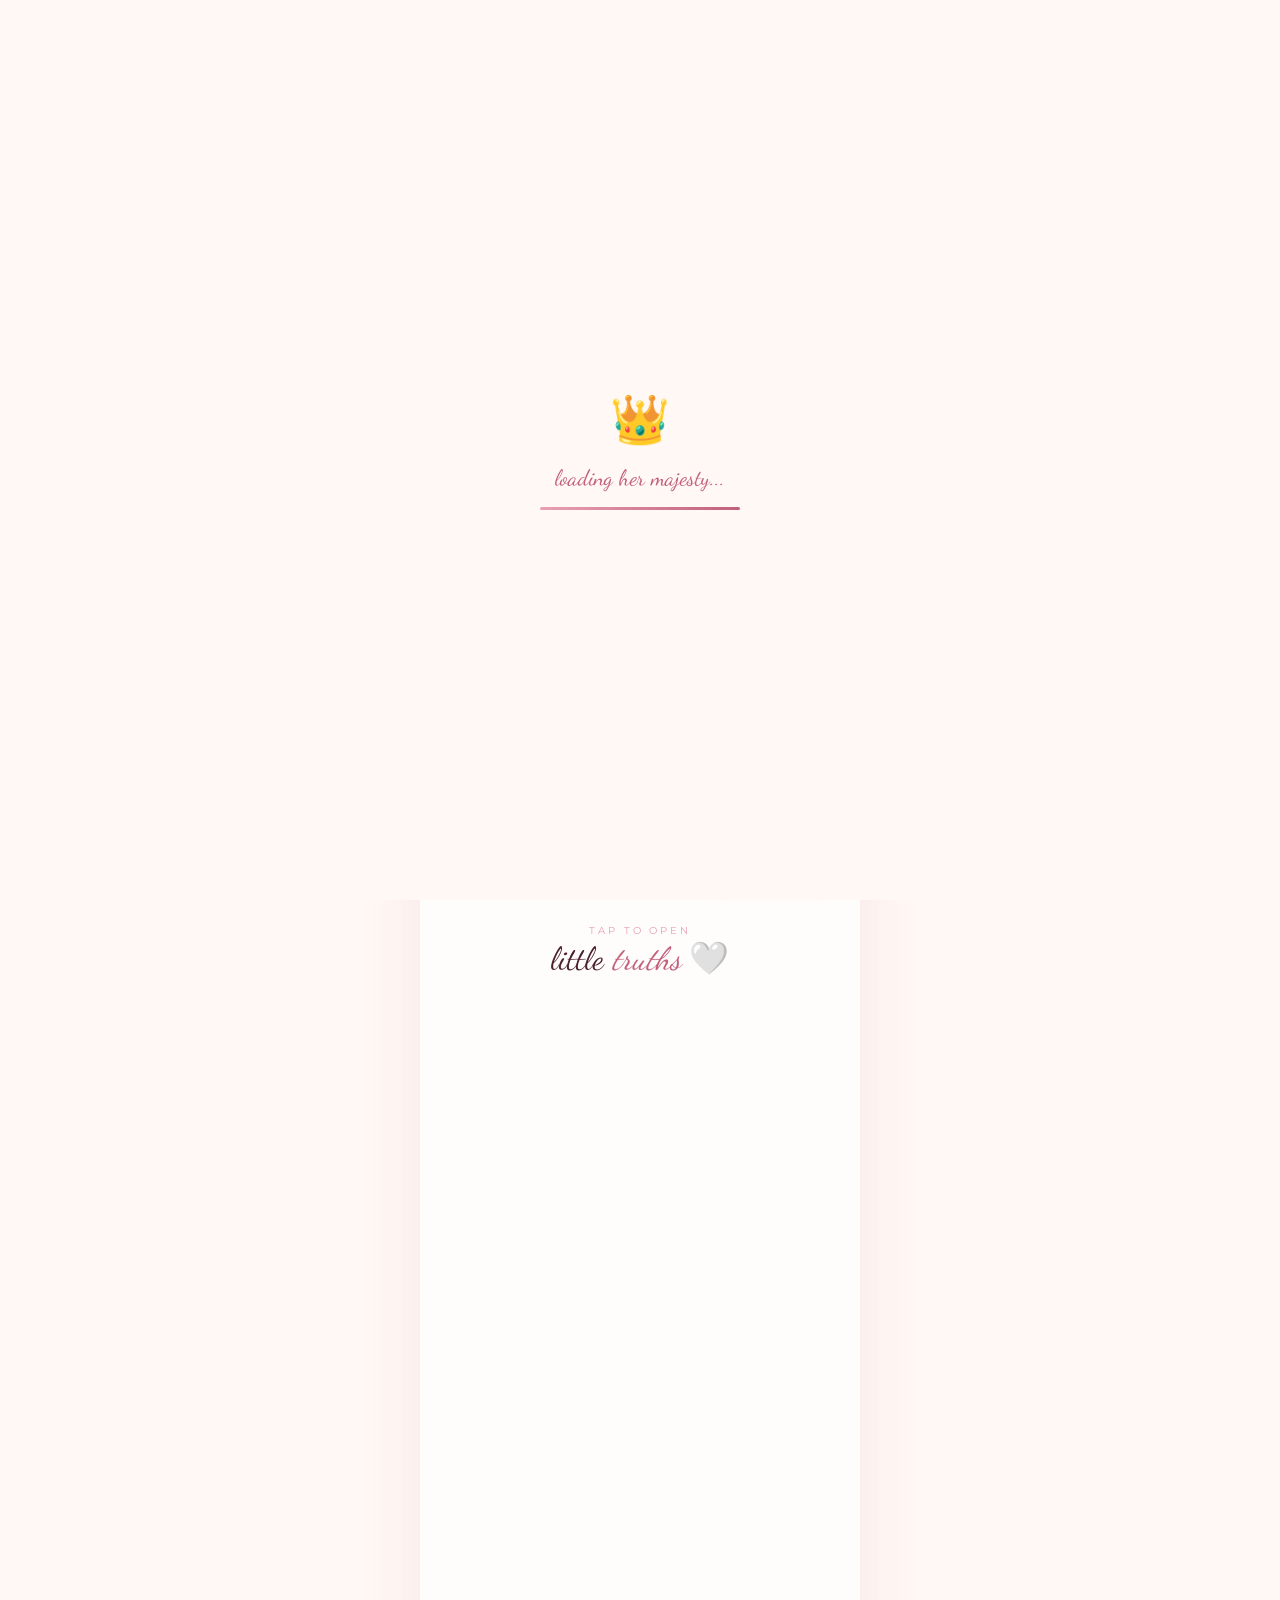
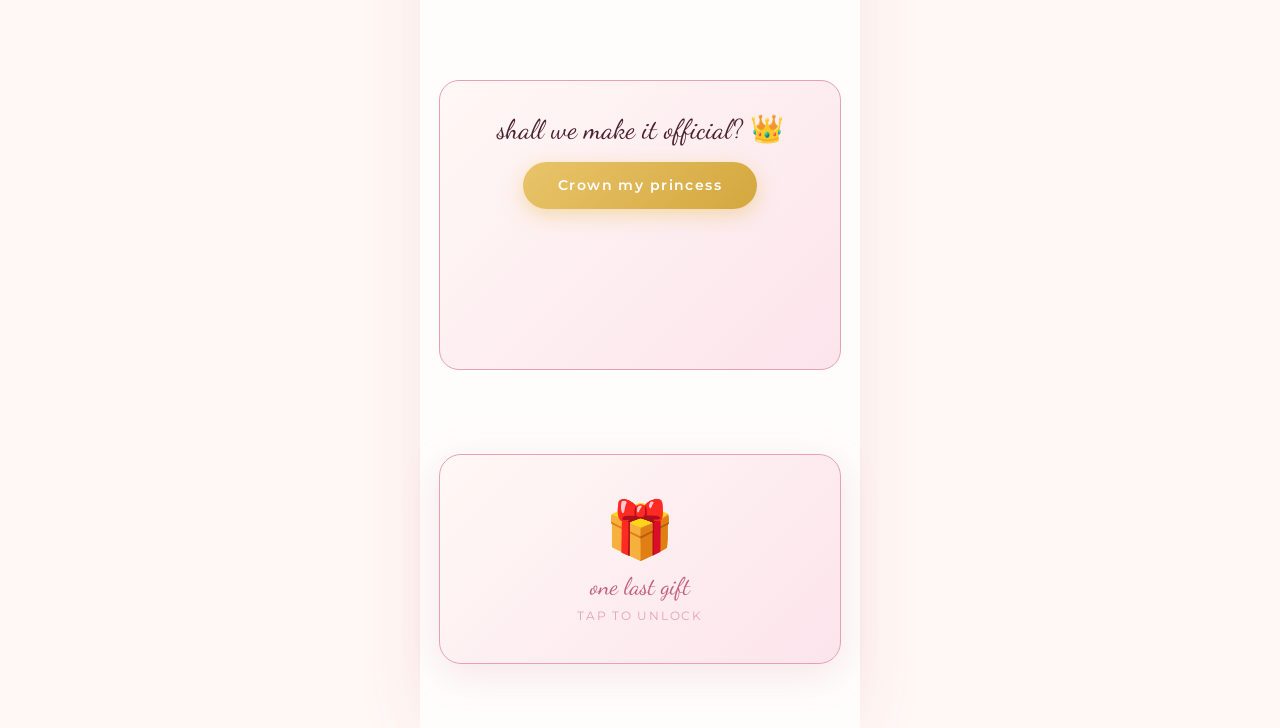
==== index.html @ b52a7a07 "Add Princess Day website (Instagram-style), images folder and setup guide" ====
<!DOCTYPE html>
<html lang="en">
<head>
<meta charset="UTF-8">
<meta name="viewport" content="width=device-width, initial-scale=1.0">
<title>princess 👑</title>
<link href="https://fonts.googleapis.com/css2?family=Cormorant+Garamond:ital,wght@0,400;1,400&family=Dancing+Script:wght@400;700&family=Montserrat:wght@300;400;500;600&display=swap" rel="stylesheet">
<style>
*{margin:0;padding:0;box-sizing:border-box;}
:root{
  --rose:#e8a0b4;--deeprose:#c2607a;--blush:#fce4ec;
  --cream:#fff8f5;--text:#4a2030;--soft:#8a5060;--gold:#e9c46a;
}
html{scroll-behavior:smooth;}
body{background:var(--cream);font-family:'Montserrat',sans-serif;color:var(--text);overflow-x:hidden;-webkit-tap-highlight-color:transparent;}
::-webkit-scrollbar{width:4px;}
::-webkit-scrollbar-thumb{background:var(--rose);border-radius:10px;}
img{user-select:none;-webkit-user-drag:none;}

/* ===== LOADER ===== */
#loader{position:fixed;inset:0;background:var(--cream);z-index:9999;display:flex;flex-direction:column;align-items:center;justify-content:center;gap:1rem;transition:opacity .7s ease;}
#loader.gone{opacity:0;pointer-events:none;}
.loader-crown{font-size:3rem;animation:lPulse .9s ease infinite;}
@keyframes lPulse{0%,100%{transform:scale(1) rotate(-6deg);}50%{transform:scale(1.25) rotate(6deg);}}
.loader-text{font-family:'Dancing Script',cursive;font-size:1.4rem;color:var(--deeprose);}
.loader-bar{width:200px;height:3px;background:var(--blush);border-radius:10px;overflow:hidden;}
.loader-fill{height:100%;background:linear-gradient(90deg,var(--rose),var(--deeprose));animation:lFill 1.8s ease forwards;}
@keyframes lFill{from{width:0;}to{width:100%;}}

/* ===== PHONE FRAME ===== */
.app{max-width:440px;margin:0 auto;min-height:100vh;background:#fffdfc;position:relative;box-shadow:0 0 60px rgba(194,96,122,.12);}

/* ===== STORY BAR (top progress) ===== */
#storybars{position:sticky;top:0;z-index:60;display:flex;gap:4px;padding:10px 12px 6px;background:linear-gradient(180deg,#fffdfc 70%,transparent);}
.sb{flex:1;height:3px;border-radius:10px;background:rgba(194,96,122,.2);overflow:hidden;}
.sb i{display:block;height:100%;width:0;background:var(--deeprose);border-radius:10px;}

/* ===== PROFILE HEADER ===== */
.topbar{display:flex;align-items:center;justify-content:space-between;padding:4px 14px 10px;}
.topbar .uname{font-family:'Dancing Script',cursive;font-size:1.5rem;color:var(--deeprose);display:flex;align-items:center;gap:.3rem;}
.topbar .dots{font-size:1.2rem;color:var(--soft);letter-spacing:2px;cursor:pointer;}

.profile{display:flex;align-items:center;gap:1.3rem;padding:.4rem 1.2rem 1rem;}
.pavatar{width:86px;height:86px;border-radius:50%;padding:3px;background:linear-gradient(45deg,var(--gold),var(--deeprose),var(--rose),var(--gold));flex-shrink:0;}
.pavatar img,.pavatar .ph{width:100%;height:100%;border-radius:50%;object-fit:cover;border:3px solid #fffdfc;background:var(--blush);display:flex;align-items:center;justify-content:center;font-size:2rem;}
.pstats{flex:1;display:flex;justify-content:space-around;text-align:center;}
.pstats b{display:block;font-size:1.05rem;color:var(--text);}
.pstats span{font-size:.7rem;color:var(--soft);}
.pbio{padding:0 1.2rem 1rem;}
.pbio .realname{font-weight:600;font-size:.9rem;}
.pbio .line{font-size:.82rem;color:var(--soft);line-height:1.5;margin-top:.2rem;}
.pbio .tag{color:var(--deeprose);}

.pbtns{display:flex;gap:.5rem;padding:0 1.2rem 1rem;}
.pbtn{flex:1;border:none;border-radius:10px;padding:.55rem;font-family:'Montserrat';font-size:.8rem;font-weight:600;cursor:pointer;transition:all .25s;}
.pbtn.follow{background:var(--deeprose);color:#fff;}
.pbtn.follow.on{background:var(--blush);color:var(--deeprose);}
.pbtn.msg{background:var(--blush);color:var(--deeprose);}
.pbtn:active{transform:scale(.96);}

/* ===== STORY HIGHLIGHTS ===== */
.highlights{display:flex;gap:1rem;overflow-x:auto;padding:.3rem 1.2rem 1.2rem;scrollbar-width:none;}
.highlights::-webkit-scrollbar{display:none;}
.hl{flex-shrink:0;text-align:center;cursor:pointer;}
.hl .ring{width:62px;height:62px;border-radius:50%;padding:2px;background:linear-gradient(45deg,var(--rose),var(--deeprose));}
.hl .ring .in{width:100%;height:100%;border-radius:50%;background:var(--blush);border:2px solid #fffdfc;display:flex;align-items:center;justify-content:center;font-size:1.5rem;}
.hl span{display:block;font-size:.65rem;color:var(--soft);margin-top:.3rem;}
.hl:active .ring{transform:scale(.93);}

/* ===== TABS ===== */
.tabs{display:flex;border-top:1px solid var(--blush);}
.tab{flex:1;text-align:center;padding:.7rem;font-size:1.1rem;color:var(--soft);border-bottom:2px solid transparent;cursor:pointer;}
.tab.on{color:var(--deeprose);border-bottom-color:var(--deeprose);}

/* ===== POST GRID ===== */
.grid{display:grid;grid-template-columns:repeat(3,1fr);gap:3px;padding:3px;}
.cell{position:relative;aspect-ratio:1;background:var(--blush);overflow:hidden;cursor:pointer;display:flex;align-items:center;justify-content:center;font-size:1.8rem;}
.cell img{width:100%;height:100%;object-fit:cover;transition:transform .4s ease;}
.cell:hover img{transform:scale(1.07);}
.cell .ov{position:absolute;inset:0;background:rgba(194,96,122,.35);display:flex;align-items:center;justify-content:center;gap:.8rem;color:#fff;font-weight:600;opacity:0;transition:opacity .3s;font-size:.85rem;}
.cell:hover .ov{opacity:1;}
.cell .pin{position:absolute;top:5px;right:5px;font-size:.8rem;filter:drop-shadow(0 1px 2px rgba(0,0,0,.3));}

/* ===== POST MODAL ===== */
#modal{position:fixed;inset:0;z-index:200;background:rgba(74,32,48,.55);backdrop-filter:blur(6px);display:none;align-items:center;justify-content:center;padding:1rem;}
#modal.open{display:flex;}
.post{max-width:400px;width:100%;background:#fffdfc;border-radius:16px;overflow:hidden;box-shadow:0 20px 60px rgba(194,96,122,.3);animation:popIn .35s ease;}
@keyframes popIn{from{opacity:0;transform:scale(.9) translateY(20px);}to{opacity:1;transform:none;}}
.post-head{display:flex;align-items:center;gap:.6rem;padding:.7rem .9rem;}
.post-head .av{width:34px;height:34px;border-radius:50%;background:linear-gradient(45deg,var(--rose),var(--deeprose));display:flex;align-items:center;justify-content:center;color:#fff;font-size:1rem;flex-shrink:0;}
.post-head .nm{font-size:.82rem;font-weight:600;flex:1;}
.post-head .x{font-size:1.3rem;color:var(--soft);cursor:pointer;line-height:1;}
.post-img{width:100%;aspect-ratio:1;background:var(--blush);object-fit:cover;display:flex;align-items:center;justify-content:center;font-size:3rem;}
.post-img img{width:100%;height:100%;object-fit:cover;}
.post-act{display:flex;gap:1rem;padding:.7rem .9rem .2rem;font-size:1.4rem;}
.post-act .heart{cursor:pointer;transition:transform .2s;}
.post-act .heart:active{transform:scale(1.4);}
.post-likes{padding:0 .9rem;font-size:.8rem;font-weight:600;}
.post-cap{padding:.3rem .9rem .9rem;font-size:.84rem;line-height:1.6;}
.post-cap b{color:var(--deeprose);}

/* ===== HEART BURST on double tap ===== */
.burst{position:absolute;left:50%;top:50%;transform:translate(-50%,-50%) scale(0);font-size:5rem;pointer-events:none;color:#fff;animation:burst .8s ease forwards;}
@keyframes burst{0%{transform:translate(-50%,-50%) scale(0);opacity:0;}15%{transform:translate(-50%,-50%) scale(1.2);opacity:1;}30%{transform:translate(-50%,-50%) scale(.95);}100%{transform:translate(-50%,-50%) scale(1.3);opacity:0;}}

/* ===== REELS / CAROUSEL SECTION ===== */
.section{padding:2.2rem 1.2rem;}
.slabel{font-size:.62rem;letter-spacing:.3em;text-transform:uppercase;color:var(--rose);text-align:center;}
.stitle{font-family:'Dancing Script',cursive;font-size:2rem;color:var(--text);text-align:center;margin:.2rem 0 1.4rem;}
.stitle em{color:var(--deeprose);}

/* ===== COMPLIMENT CARDS (tap to flip) ===== */
.reasons{display:grid;grid-template-columns:1fr 1fr;gap:.8rem;}
.rflip{aspect-ratio:1;perspective:800px;cursor:pointer;}
.rflip .inner{position:relative;width:100%;height:100%;transition:transform .6s;transform-style:preserve-3d;}
.rflip.flip .inner{transform:rotateY(180deg);}
.rface{position:absolute;inset:0;backface-visibility:hidden;border-radius:16px;display:flex;flex-direction:column;align-items:center;justify-content:center;text-align:center;padding:1rem;}
.rfront{background:linear-gradient(135deg,var(--blush),#fff);border:1px solid var(--rose);}
.rfront .e{font-size:2rem;}
.rfront .t{font-size:.7rem;letter-spacing:.1em;text-transform:uppercase;color:var(--deeprose);margin-top:.4rem;}
.rback{background:linear-gradient(135deg,var(--deeprose),#a84060);color:#fff;transform:rotateY(180deg);font-family:'Cormorant Garamond',serif;font-style:italic;font-size:1rem;line-height:1.4;}

/* ===== CROWN HER (interactive) ===== */
.crown-box{text-align:center;background:linear-gradient(135deg,#fff8f5,#fce4ec);border:1px solid var(--rose);border-radius:20px;padding:2rem 1.2rem;}
.crown-box .q{font-family:'Dancing Script',cursive;font-size:1.7rem;color:var(--text);margin-bottom:1rem;}
.crown-btn{background:linear-gradient(135deg,var(--gold),#d4a73e);color:#fff;border:none;border-radius:50px;padding:.9rem 2.2rem;font-family:'Montserrat';font-weight:600;font-size:.9rem;letter-spacing:.1em;cursor:pointer;box-shadow:0 6px 20px rgba(233,196,106,.5);transition:transform .2s;}
.crown-btn:active{transform:scale(.95);}
.crowned{margin-top:1.2rem;font-size:3rem;opacity:0;transform:scale(0);transition:all .5s cubic-bezier(.34,1.56,.64,1);}
.crowned.on{opacity:1;transform:scale(1);}
.crown-msg{font-family:'Cormorant Garamond',serif;font-style:italic;font-size:1.1rem;color:var(--deeprose);margin-top:.6rem;opacity:0;transition:opacity .6s .3s;}
.crown-msg.on{opacity:1;}

/* ===== FINAL LOCKED GIFT (10-month message goes here) ===== */
#gift{padding:3rem 1.2rem 4rem;text-align:center;}
.gift-box{background:linear-gradient(135deg,#fff8f5,#fce4ec,#fff8f5);background-size:200% 200%;animation:shimmer 6s ease infinite;border:1px solid var(--rose);border-radius:22px;padding:2.5rem 1.5rem;box-shadow:0 10px 40px rgba(194,96,122,.15);}
@keyframes shimmer{0%{background-position:0% 50%;}50%{background-position:100% 50%;}100%{background-position:0% 50%;}}
.gift-locked{cursor:pointer;}
.gift-lock-emoji{font-size:3.5rem;display:inline-block;animation:wiggle 1.6s ease infinite;}
@keyframes wiggle{0%,100%{transform:rotate(-8deg);}50%{transform:rotate(8deg);}}
.gift-hint{font-family:'Dancing Script',cursive;font-size:1.5rem;color:var(--deeprose);margin-top:.6rem;}
.gift-sub{font-size:.72rem;letter-spacing:.15em;color:var(--rose);text-transform:uppercase;margin-top:.5rem;}
.gift-reveal{display:none;}
.gift-reveal.on{display:block;animation:popIn .6s ease;}
/* photobooth strip — polaroid frame */
.pb-strip{background:#fff;padding:14px 14px 42px;border-radius:3px;box-shadow:0 14px 45px rgba(194,96,122,.3);display:inline-block;max-width:220px;width:100%;margin:0 auto 1.8rem;position:relative;transform:rotate(-2deg);transition:transform .4s ease;}
.pb-strip:hover{transform:rotate(0deg) scale(1.03);}
.pb-strip img{width:100%;display:block;border-radius:2px;}
.pb-ph{aspect-ratio:1/3;background:var(--blush);border-radius:2px;display:flex;flex-direction:column;align-items:center;justify-content:center;font-size:2.5rem;color:var(--deeprose);}
.pb-ph span{font-size:.6rem;letter-spacing:.1em;margin-top:.6rem;line-height:1.5;}
.pb-cap{position:absolute;bottom:12px;left:0;right:0;text-align:center;font-family:'Dancing Script',cursive;font-size:1rem;color:var(--soft);}
.gift-reveal .mtext{font-family:'Cormorant Garamond',serif;font-style:italic;font-size:1.15rem;line-height:2;color:var(--text);}
.gift-reveal .msig{margin-top:1.5rem;font-family:'Dancing Script',cursive;font-size:1.3rem;color:var(--deeprose);}

/* ===== MUSIC BAR ===== */
#mbar{position:fixed;bottom:1.2rem;right:calc(50% - 220px + 1.2rem);z-index:120;display:flex;align-items:center;gap:.6rem;background:rgba(255,255,255,.94);backdrop-filter:blur(10px);border:1px solid var(--rose);border-radius:50px;padding:.45rem .9rem;box-shadow:0 4px 20px rgba(194,96,122,.2);cursor:pointer;}
@media(max-width:480px){#mbar{right:1.2rem;}}
#mbar .disc{width:26px;height:26px;border-radius:50%;background:radial-gradient(circle,#fff 18%,var(--deeprose) 20%);box-shadow:0 0 0 2px var(--rose);animation:spin 3s linear infinite;animation-play-state:paused;}
#mbar.playing .disc{animation-play-state:running;}
@keyframes spin{to{transform:rotate(360deg);}}
#mbar .sname{font-size:.65rem;color:var(--deeprose);letter-spacing:.03em;max-width:120px;white-space:nowrap;overflow:hidden;text-overflow:ellipsis;}

/* ===== FLOATING FX ===== */
.fx{position:fixed;pointer-events:none;z-index:5;}
@keyframes floatUp{0%{transform:translateY(0) rotate(0);opacity:0;}10%{opacity:.6;}90%{opacity:.2;}100%{transform:translateY(-100vh) rotate(360deg);opacity:0;}}
.sparkle{position:absolute;pointer-events:none;animation:spk 1s ease forwards;font-size:1rem;z-index:150;}
@keyframes spk{0%{transform:scale(0) rotate(0);opacity:1;}100%{transform:scale(1.5) rotate(40deg) translateY(-30px);opacity:0;}}

/* confetti */
.confetti{position:fixed;width:9px;height:9px;top:-20px;pointer-events:none;z-index:100001;border-radius:2px;animation:cfFall linear forwards;}
@keyframes cfFall{0%{transform:translateY(0) rotate(0) translateX(0);opacity:1;}100%{transform:translateY(110vh) rotate(720deg) translateX(var(--cx));opacity:0;}}
</style>
</head>
<body>

<!-- LOADER -->
<div id="loader">
  <div class="loader-crown">👑</div>
  <div class="loader-text">loading her majesty...</div>
  <div class="loader-bar"><div class="loader-fill"></div></div>
</div>

<!-- AUDIO: apna gaana yahan. file ka naam song.mp3 rakhna ya mujhe bata de -->
<audio id="aud" loop>
  <source src="song.mp3" type="audio/mpeg">
  <!-- FILL: gaana — mujhe naam/file de do, main src set kar dunga -->
</audio>

<div class="app">

  <!-- STORY PROGRESS BARS -->
  <div id="storybars"></div>

  <!-- TOP BAR -->
  <div class="topbar">
    <div class="uname">princess <span>👑</span></div>
    <div class="dots">⋯</div>
  </div>

  <!-- PROFILE -->
  <div class="profile">
    <div class="pavatar">
      <img src="images/dp.jpg" alt="" onerror="this.outerHTML='<div class=\'ph\'>👸</div>'">
    </div>
    <div class="pstats">
      <div><b id="statPosts">∞</b><span>reasons</span></div>
      <div><b>10</b><span>months</span></div>
      <div><b>1</b><span>only you</span></div>
    </div>
  </div>

  <div class="pbio">
    <div class="realname">my favourite person 🌸</div>
    <div class="line">certified princess 👑 • professional cutie</div>
    <div class="line">happy <span class="tag">princess day</span> my love 💕</div>
  </div>

  <div class="pbtns">
    <button class="pbtn follow" id="followBtn">Follow</button>
    <button class="pbtn msg" id="msgBtn">Message 💌</button>
  </div>

  <!-- HIGHLIGHTS -->
  <div class="highlights" id="highlights">
    <div class="hl"><div class="ring"><div class="in">💐</div></div><span>us</span></div>
    <div class="hl"><div class="ring"><div class="in">🥺</div></div><span>cute</span></div>
    <div class="hl"><div class="ring"><div class="in">🍜</div></div><span>dates</span></div>
    <div class="hl"><div class="ring"><div class="in">😤</div></div><span>fights</span></div>
    <div class="hl"><div class="ring"><div class="in">🎀</div></div><span>more</span></div>
  </div>

  <!-- TABS -->
  <div class="tabs">
    <div class="tab on">▦</div>
    <div class="tab">👑</div>
    <div class="tab">🔖</div>
  </div>

  <!-- POST GRID -->
  <div class="grid" id="grid"></div>

  <!-- COMPLIMENT FLIP CARDS -->
  <div class="section">
    <div class="slabel">tap to open</div>
    <div class="stitle">little <em>truths</em> 🤍</div>
    <div class="reasons" id="reasons"></div>
  </div>

  <!-- CROWN HER -->
  <div class="section">
    <div class="crown-box">
      <div class="q">shall we make it official? 👑</div>
      <button class="crown-btn" id="crownBtn">Crown my princess</button>
      <div class="crowned" id="crowned">👑</div>
      <div class="crown-msg" id="crownMsg">you've been officially crowned. ruling my heart since day one.</div>
    </div>
  </div>

  <!-- FINAL LOCKED GIFT -->
  <div id="gift">
    <div class="gift-box">
      <div class="gift-locked" id="giftLocked">
        <span class="gift-lock-emoji">🎁</span>
        <div class="gift-hint">one last gift</div>
        <div class="gift-sub">tap to unlock</div>
      </div>
      <div class="gift-reveal" id="giftReveal">
        <!-- POLAROID / photobooth strip: images/polaroid.jpg (Timezone wali strip) -->
        <div class="pb-strip">
          <img src="images/polaroid.jpg" alt="" onerror="this.outerHTML='<div class=\'pb-ph\'>📸<br><span>polaroid.jpg<br>yahan aayegi</span></div>'">
          <div class="pb-cap">17.06 · us 🤍</div>
        </div>
        <!-- FILL: 10-month anniversary message — tu last me dega, main yahan daal dunga -->
        <div class="mtext">[ 10 months anniversary message yahan aayega 💕 ]</div>
        <div class="msig">— yours, always</div>
      </div>
    </div>
  </div>

</div>

<!-- MUSIC BAR -->
<div id="mbar">
  <div class="disc"></div>
  <div class="sname">tap to play 🎵</div>
</div>

<!-- POST MODAL -->
<div id="modal">
  <div class="post">
    <div class="post-head">
      <div class="av">👑</div>
      <div class="nm">princess</div>
      <div class="x" id="modalX">✕</div>
    </div>
    <div class="post-img" id="modalImg" ondblclick="doubleTapLike()"></div>
    <div class="post-act"><span class="heart" id="modalHeart" onclick="toggleLike()">🤍</span> 💬 ✈️</div>
    <div class="post-likes" id="modalLikes">liked by <b>you</b> and the whole world</div>
    <div class="post-cap" id="modalCap"></div>
  </div>
</div>

<script>
/* ===== DATA — ye sab easily edit ho jaata hai ===== */

/* photos: tu bhejega, main images/ me daal ke yahan src bhar dunga.
   abhi placeholder emoji chal raha hai. */
const POSTS = [
  {img:"images/g1.jpg", emoji:"🥹", cap:"beech sab kuch ke, tu hi meri peace hai.", pin:true},
  {img:"images/g2.jpg", emoji:"🌸", cap:"ye pose, ye smile... meri jaan. ruk hi gaya tha mai."},
  {img:"images/g3.jpg", emoji:"🍽️", cap:"hamari date nights. tere saath har jagah ghar lagti hai."},
  {img:"images/g4.jpg", emoji:"🤓", cap:"nerd bhi, princess bhi — dono meri favourite."},
  {img:"images/g5.jpg", emoji:"💐", cap:"tujhe phool dene ka bahana dhoondta rehta hoon."},
  {img:"images/g6.jpg", emoji:"🥰", cap:"is sukoon ke liye mai kuch bhi kar sakta hoon."},
  {img:"images/g7.jpg", emoji:"✨", cap:"jab tu sajti hai na... saans ruk jaati hai."},
  {img:"images/g8.jpg", emoji:"🫶", cap:"chhoti chhoti cheezein — tera haath, teri hansi."},
  {img:"images/g9.jpg", emoji:"👑", cap:"happy princess day meri jaan. taaj to pehle se tera tha."},
];

const REASONS = [
  {e:"😍", t:"your smile", b:"jab tu haste hai na, meri saari problems chhoti ho jaati hain."},
  {e:"🫶", t:"your heart", b:"itna pyaar karti hai... mujhe kabhi samajh nahi aata itna kaise."},
  {e:"😤", t:"your gussa", b:"naraaz bhi hoti hai to cute lagti hai. sorry bolne ka bahana ban jaata hai."},
  {e:"🌙", t:"late nights", b:"teri aawaz raat ko sunna — din ki sabse acchi cheez."},
  {e:"🤝", t:"your saath", b:"har mushkil me tu khadi rehti hai. akela kabhi feel nahi hone deti."},
  {e:"✨", t:"just you", b:"koi reason nahi chahiye actually. tu hai, bas isliye."},
];

/* ===== LOADER ===== */
window.addEventListener('load',()=>{
  setTimeout(()=>document.getElementById('loader').classList.add('gone'),1900);
});

/* ===== STORY BARS fill as you scroll ===== */
const barCount=6, sbWrap=document.getElementById('storybars');
for(let i=0;i<barCount;i++){const d=document.createElement('div');d.className='sb';d.innerHTML='<i></i>';sbWrap.appendChild(d);}
const bars=[...document.querySelectorAll('.sb i')];
window.addEventListener('scroll',()=>{
  const h=document.body.scrollHeight-innerHeight;
  const p=Math.min(1,scrollY/h);
  const seg=1/barCount;
  bars.forEach((b,i)=>{
    const local=Math.min(1,Math.max(0,(p-i*seg)/seg));
    b.style.width=(local*100)+'%';
  });
},{passive:true});

/* ===== BUILD GRID ===== */
const grid=document.getElementById('grid');
POSTS.forEach((po,i)=>{
  const c=document.createElement('div');c.className='cell';
  c.innerHTML = `${po.pin?'<span class="pin">📌</span>':''}
    <img src="${po.img}" alt="" onerror="this.style.display='none';this.parentNode.insertAdjacentText('afterbegin','${po.emoji}')">
    <div class="ov">❤️ ∞  💬</div>`;
  c.onclick=()=>openPost(i);
  grid.appendChild(c);
});
document.getElementById('statPosts').textContent = POSTS.length;

/* ===== POST MODAL ===== */
const modal=document.getElementById('modal');
let liked=false;
function openPost(i){
  const po=POSTS[i];
  const mi=document.getElementById('modalImg');
  mi.innerHTML = `<img src="${po.img}" alt="" onerror="this.style.display='none';this.parentNode.insertAdjacentText('afterbegin','${po.emoji}')">`;
  document.getElementById('modalCap').innerHTML = `<b>princess</b> ${po.cap}`;
  liked=false; document.getElementById('modalHeart').textContent='🤍';
  document.getElementById('modalLikes').innerHTML='liked by <b>you</b> and the whole world';
  modal.classList.add('open');
}
document.getElementById('modalX').onclick=()=>modal.classList.remove('open');
modal.onclick=e=>{if(e.target===modal)modal.classList.remove('open');};
function toggleLike(){
  liked=!liked;
  document.getElementById('modalHeart').textContent=liked?'❤️':'🤍';
  if(liked)confetti(14);
}
function doubleTapLike(){
  if(!liked)toggleLike();
  const mi=document.getElementById('modalImg');
  const b=document.createElement('div');b.className='burst';b.textContent='❤️';
  mi.style.position='relative';mi.appendChild(b);
  setTimeout(()=>b.remove(),800);
}

/* ===== FOLLOW / MESSAGE ===== */
const fb=document.getElementById('followBtn');
fb.onclick=()=>{
  if(fb.classList.contains('on')){fb.classList.remove('on');fb.textContent='Follow';}
  else{fb.classList.add('on');fb.textContent='Following 💕';confetti(20);}
};
document.getElementById('msgBtn').onclick=()=>{
  alert('💌 message from me:\n\n"tu meri princess hai, aaj bhi, hamesha."');
};

/* ===== FLIP CARDS ===== */
const rc=document.getElementById('reasons');
REASONS.forEach(r=>{
  const d=document.createElement('div');d.className='rflip';
  d.innerHTML=`<div class="inner">
    <div class="rface rfront"><div class="e">${r.e}</div><div class="t">${r.t}</div></div>
    <div class="rface rback">${r.b}</div>
  </div>`;
  d.onclick=()=>d.classList.toggle('flip');
  rc.appendChild(d);
});

/* ===== CROWN HER ===== */
document.getElementById('crownBtn').onclick=function(){
  document.getElementById('crowned').classList.add('on');
  document.getElementById('crownMsg').classList.add('on');
  this.disabled=true;this.style.opacity=.5;
  confetti(60);
};

/* ===== LOCKED GIFT ===== */
document.getElementById('giftLocked').onclick=function(){
  this.style.display='none';
  document.getElementById('giftReveal').classList.add('on');
  confetti(40);
};

/* ===== MUSIC ===== */
const aud=document.getElementById('aud'), mbar=document.getElementById('mbar');
mbar.onclick=()=>{
  if(aud.paused){
    aud.play().then(()=>{mbar.classList.add('playing');mbar.querySelector('.sname').textContent='now playing 🎵';})
    .catch(()=>{mbar.querySelector('.sname').textContent='song.mp3 add karo 🎵';});
  }else{aud.pause();mbar.classList.remove('playing');mbar.querySelector('.sname').textContent='paused';}
};

/* ===== FLOATING HEARTS ===== */
const HEARTS=['💕','🌸','👑','💗','🎀','✨'];
setInterval(()=>{
  if(document.hidden)return;
  const s=document.createElement('div');s.className='fx';
  s.textContent=HEARTS[Math.random()*HEARTS.length|0];
  s.style.left=Math.random()*100+'vw';
  s.style.bottom='-30px';
  s.style.fontSize=(12+Math.random()*16)+'px';
  s.style.animation=`floatUp ${6+Math.random()*5}s linear forwards`;
  document.body.appendChild(s);
  setTimeout(()=>s.remove(),11000);
},900);

/* ===== SPARKLE CURSOR / TAP ===== */
function sparkleAt(x,y){
  const s=document.createElement('div');s.className='sparkle';
  s.textContent=['✨','💖','🌟'][Math.random()*3|0];
  s.style.left=x+'px';s.style.top=y+'px';
  document.body.appendChild(s);
  setTimeout(()=>s.remove(),1000);
}
let last=0;
addEventListener('pointermove',e=>{const n=Date.now();if(n-last<60)return;last=n;sparkleAt(e.clientX,e.clientY);});
addEventListener('pointerdown',e=>sparkleAt(e.clientX,e.clientY));

/* ===== CONFETTI ===== */
function confetti(n){
  const cols=['#e8a0b4','#c2607a','#e9c46a','#fce4ec','#fff'];
  for(let i=0;i<n;i++){
    const c=document.createElement('div');c.className='confetti';
    c.style.left=Math.random()*100+'vw';
    c.style.background=cols[Math.random()*cols.length|0];
    c.style.setProperty('--cx',(Math.random()*200-100)+'px');
    c.style.animationDuration=(1.8+Math.random()*1.4)+'s';
    if(Math.random()>.5)c.style.borderRadius='50%';
    document.body.appendChild(c);
    setTimeout(()=>c.remove(),3400);
  }
}
</script>
</body>
</html>
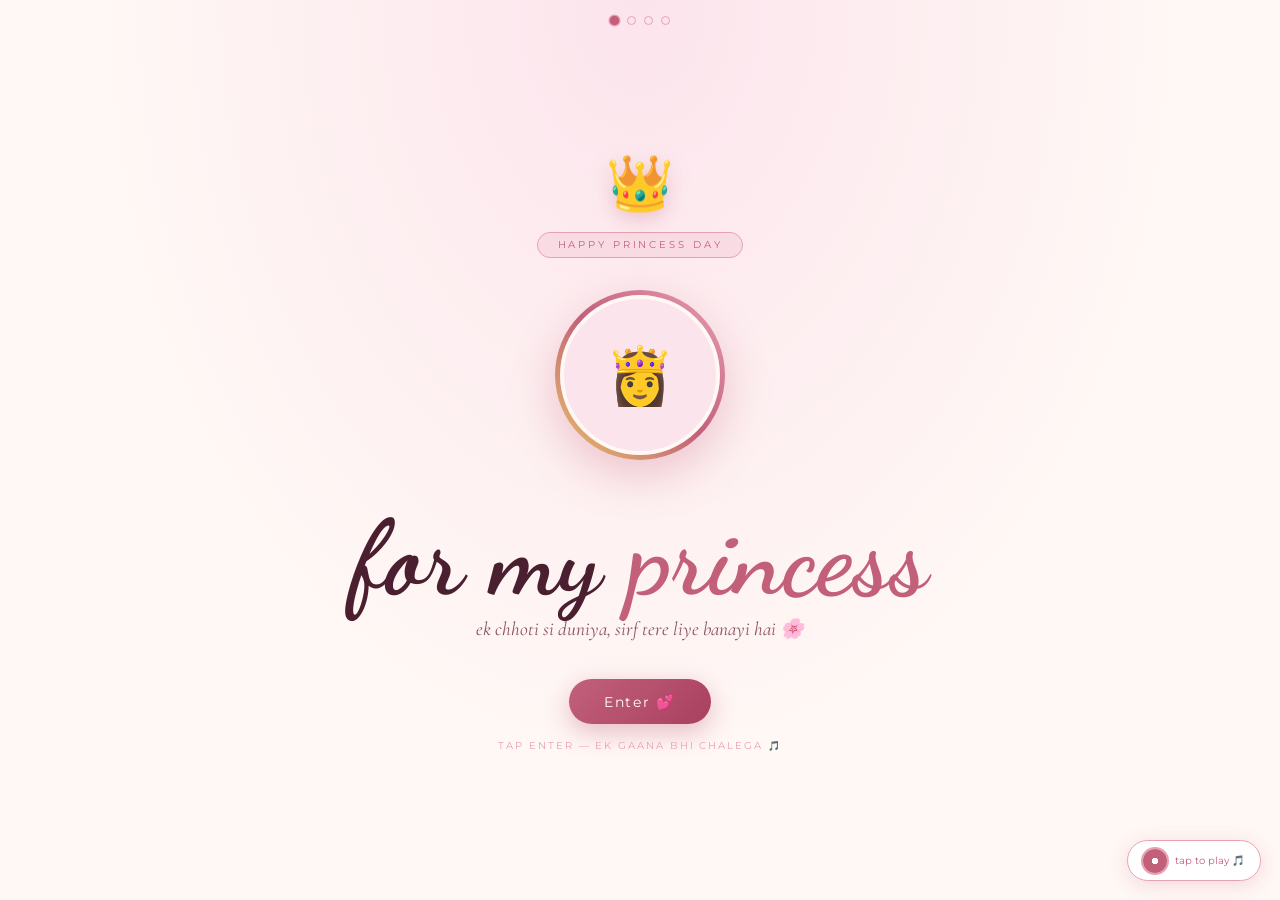
==== commit cc8f59fb: "Rebuild as cute 4-page website (cover, story, reasons, gift) with per-photo captions" ====
--- a/index.html
+++ b/index.html
@@ -3,472 +3,42 @@
 <head>
 <meta charset="UTF-8">
 <meta name="viewport" content="width=device-width, initial-scale=1.0">
-<title>princess 👑</title>
+<title>For My Princess 👑</title>
 <link href="https://fonts.googleapis.com/css2?family=Cormorant+Garamond:ital,wght@0,400;1,400&family=Dancing+Script:wght@400;700&family=Montserrat:wght@300;400;500;600&display=swap" rel="stylesheet">
-<style>
-*{margin:0;padding:0;box-sizing:border-box;}
-:root{
-  --rose:#e8a0b4;--deeprose:#c2607a;--blush:#fce4ec;
-  --cream:#fff8f5;--text:#4a2030;--soft:#8a5060;--gold:#e9c46a;
-}
-html{scroll-behavior:smooth;}
-body{background:var(--cream);font-family:'Montserrat',sans-serif;color:var(--text);overflow-x:hidden;-webkit-tap-highlight-color:transparent;}
-::-webkit-scrollbar{width:4px;}
-::-webkit-scrollbar-thumb{background:var(--rose);border-radius:10px;}
-img{user-select:none;-webkit-user-drag:none;}
-
-/* ===== LOADER ===== */
-#loader{position:fixed;inset:0;background:var(--cream);z-index:9999;display:flex;flex-direction:column;align-items:center;justify-content:center;gap:1rem;transition:opacity .7s ease;}
-#loader.gone{opacity:0;pointer-events:none;}
-.loader-crown{font-size:3rem;animation:lPulse .9s ease infinite;}
-@keyframes lPulse{0%,100%{transform:scale(1) rotate(-6deg);}50%{transform:scale(1.25) rotate(6deg);}}
-.loader-text{font-family:'Dancing Script',cursive;font-size:1.4rem;color:var(--deeprose);}
-.loader-bar{width:200px;height:3px;background:var(--blush);border-radius:10px;overflow:hidden;}
-.loader-fill{height:100%;background:linear-gradient(90deg,var(--rose),var(--deeprose));animation:lFill 1.8s ease forwards;}
-@keyframes lFill{from{width:0;}to{width:100%;}}
-
-/* ===== PHONE FRAME ===== */
-.app{max-width:440px;margin:0 auto;min-height:100vh;background:#fffdfc;position:relative;box-shadow:0 0 60px rgba(194,96,122,.12);}
-
-/* ===== STORY BAR (top progress) ===== */
-#storybars{position:sticky;top:0;z-index:60;display:flex;gap:4px;padding:10px 12px 6px;background:linear-gradient(180deg,#fffdfc 70%,transparent);}
-.sb{flex:1;height:3px;border-radius:10px;background:rgba(194,96,122,.2);overflow:hidden;}
-.sb i{display:block;height:100%;width:0;background:var(--deeprose);border-radius:10px;}
-
-/* ===== PROFILE HEADER ===== */
-.topbar{display:flex;align-items:center;justify-content:space-between;padding:4px 14px 10px;}
-.topbar .uname{font-family:'Dancing Script',cursive;font-size:1.5rem;color:var(--deeprose);display:flex;align-items:center;gap:.3rem;}
-.topbar .dots{font-size:1.2rem;color:var(--soft);letter-spacing:2px;cursor:pointer;}
-
-.profile{display:flex;align-items:center;gap:1.3rem;padding:.4rem 1.2rem 1rem;}
-.pavatar{width:86px;height:86px;border-radius:50%;padding:3px;background:linear-gradient(45deg,var(--gold),var(--deeprose),var(--rose),var(--gold));flex-shrink:0;}
-.pavatar img,.pavatar .ph{width:100%;height:100%;border-radius:50%;object-fit:cover;border:3px solid #fffdfc;background:var(--blush);display:flex;align-items:center;justify-content:center;font-size:2rem;}
-.pstats{flex:1;display:flex;justify-content:space-around;text-align:center;}
-.pstats b{display:block;font-size:1.05rem;color:var(--text);}
-.pstats span{font-size:.7rem;color:var(--soft);}
-.pbio{padding:0 1.2rem 1rem;}
-.pbio .realname{font-weight:600;font-size:.9rem;}
-.pbio .line{font-size:.82rem;color:var(--soft);line-height:1.5;margin-top:.2rem;}
-.pbio .tag{color:var(--deeprose);}
-
-.pbtns{display:flex;gap:.5rem;padding:0 1.2rem 1rem;}
-.pbtn{flex:1;border:none;border-radius:10px;padding:.55rem;font-family:'Montserrat';font-size:.8rem;font-weight:600;cursor:pointer;transition:all .25s;}
-.pbtn.follow{background:var(--deeprose);color:#fff;}
-.pbtn.follow.on{background:var(--blush);color:var(--deeprose);}
-.pbtn.msg{background:var(--blush);color:var(--deeprose);}
-.pbtn:active{transform:scale(.96);}
-
-/* ===== STORY HIGHLIGHTS ===== */
-.highlights{display:flex;gap:1rem;overflow-x:auto;padding:.3rem 1.2rem 1.2rem;scrollbar-width:none;}
-.highlights::-webkit-scrollbar{display:none;}
-.hl{flex-shrink:0;text-align:center;cursor:pointer;}
-.hl .ring{width:62px;height:62px;border-radius:50%;padding:2px;background:linear-gradient(45deg,var(--rose),var(--deeprose));}
-.hl .ring .in{width:100%;height:100%;border-radius:50%;background:var(--blush);border:2px solid #fffdfc;display:flex;align-items:center;justify-content:center;font-size:1.5rem;}
-.hl span{display:block;font-size:.65rem;color:var(--soft);margin-top:.3rem;}
-.hl:active .ring{transform:scale(.93);}
-
-/* ===== TABS ===== */
-.tabs{display:flex;border-top:1px solid var(--blush);}
-.tab{flex:1;text-align:center;padding:.7rem;font-size:1.1rem;color:var(--soft);border-bottom:2px solid transparent;cursor:pointer;}
-.tab.on{color:var(--deeprose);border-bottom-color:var(--deeprose);}
-
-/* ===== POST GRID ===== */
-.grid{display:grid;grid-template-columns:repeat(3,1fr);gap:3px;padding:3px;}
-.cell{position:relative;aspect-ratio:1;background:var(--blush);overflow:hidden;cursor:pointer;display:flex;align-items:center;justify-content:center;font-size:1.8rem;}
-.cell img{width:100%;height:100%;object-fit:cover;transition:transform .4s ease;}
-.cell:hover img{transform:scale(1.07);}
-.cell .ov{position:absolute;inset:0;background:rgba(194,96,122,.35);display:flex;align-items:center;justify-content:center;gap:.8rem;color:#fff;font-weight:600;opacity:0;transition:opacity .3s;font-size:.85rem;}
-.cell:hover .ov{opacity:1;}
-.cell .pin{position:absolute;top:5px;right:5px;font-size:.8rem;filter:drop-shadow(0 1px 2px rgba(0,0,0,.3));}
-
-/* ===== POST MODAL ===== */
-#modal{position:fixed;inset:0;z-index:200;background:rgba(74,32,48,.55);backdrop-filter:blur(6px);display:none;align-items:center;justify-content:center;padding:1rem;}
-#modal.open{display:flex;}
-.post{max-width:400px;width:100%;background:#fffdfc;border-radius:16px;overflow:hidden;box-shadow:0 20px 60px rgba(194,96,122,.3);animation:popIn .35s ease;}
-@keyframes popIn{from{opacity:0;transform:scale(.9) translateY(20px);}to{opacity:1;transform:none;}}
-.post-head{display:flex;align-items:center;gap:.6rem;padding:.7rem .9rem;}
-.post-head .av{width:34px;height:34px;border-radius:50%;background:linear-gradient(45deg,var(--rose),var(--deeprose));display:flex;align-items:center;justify-content:center;color:#fff;font-size:1rem;flex-shrink:0;}
-.post-head .nm{font-size:.82rem;font-weight:600;flex:1;}
-.post-head .x{font-size:1.3rem;color:var(--soft);cursor:pointer;line-height:1;}
-.post-img{width:100%;aspect-ratio:1;background:var(--blush);object-fit:cover;display:flex;align-items:center;justify-content:center;font-size:3rem;}
-.post-img img{width:100%;height:100%;object-fit:cover;}
-.post-act{display:flex;gap:1rem;padding:.7rem .9rem .2rem;font-size:1.4rem;}
-.post-act .heart{cursor:pointer;transition:transform .2s;}
-.post-act .heart:active{transform:scale(1.4);}
-.post-likes{padding:0 .9rem;font-size:.8rem;font-weight:600;}
-.post-cap{padding:.3rem .9rem .9rem;font-size:.84rem;line-height:1.6;}
-.post-cap b{color:var(--deeprose);}
-
-/* ===== HEART BURST on double tap ===== */
-.burst{position:absolute;left:50%;top:50%;transform:translate(-50%,-50%) scale(0);font-size:5rem;pointer-events:none;color:#fff;animation:burst .8s ease forwards;}
-@keyframes burst{0%{transform:translate(-50%,-50%) scale(0);opacity:0;}15%{transform:translate(-50%,-50%) scale(1.2);opacity:1;}30%{transform:translate(-50%,-50%) scale(.95);}100%{transform:translate(-50%,-50%) scale(1.3);opacity:0;}}
-
-/* ===== REELS / CAROUSEL SECTION ===== */
-.section{padding:2.2rem 1.2rem;}
-.slabel{font-size:.62rem;letter-spacing:.3em;text-transform:uppercase;color:var(--rose);text-align:center;}
-.stitle{font-family:'Dancing Script',cursive;font-size:2rem;color:var(--text);text-align:center;margin:.2rem 0 1.4rem;}
-.stitle em{color:var(--deeprose);}
-
-/* ===== COMPLIMENT CARDS (tap to flip) ===== */
-.reasons{display:grid;grid-template-columns:1fr 1fr;gap:.8rem;}
-.rflip{aspect-ratio:1;perspective:800px;cursor:pointer;}
-.rflip .inner{position:relative;width:100%;height:100%;transition:transform .6s;transform-style:preserve-3d;}
-.rflip.flip .inner{transform:rotateY(180deg);}
-.rface{position:absolute;inset:0;backface-visibility:hidden;border-radius:16px;display:flex;flex-direction:column;align-items:center;justify-content:center;text-align:center;padding:1rem;}
-.rfront{background:linear-gradient(135deg,var(--blush),#fff);border:1px solid var(--rose);}
-.rfront .e{font-size:2rem;}
-.rfront .t{font-size:.7rem;letter-spacing:.1em;text-transform:uppercase;color:var(--deeprose);margin-top:.4rem;}
-.rback{background:linear-gradient(135deg,var(--deeprose),#a84060);color:#fff;transform:rotateY(180deg);font-family:'Cormorant Garamond',serif;font-style:italic;font-size:1rem;line-height:1.4;}
-
-/* ===== CROWN HER (interactive) ===== */
-.crown-box{text-align:center;background:linear-gradient(135deg,#fff8f5,#fce4ec);border:1px solid var(--rose);border-radius:20px;padding:2rem 1.2rem;}
-.crown-box .q{font-family:'Dancing Script',cursive;font-size:1.7rem;color:var(--text);margin-bottom:1rem;}
-.crown-btn{background:linear-gradient(135deg,var(--gold),#d4a73e);color:#fff;border:none;border-radius:50px;padding:.9rem 2.2rem;font-family:'Montserrat';font-weight:600;font-size:.9rem;letter-spacing:.1em;cursor:pointer;box-shadow:0 6px 20px rgba(233,196,106,.5);transition:transform .2s;}
-.crown-btn:active{transform:scale(.95);}
-.crowned{margin-top:1.2rem;font-size:3rem;opacity:0;transform:scale(0);transition:all .5s cubic-bezier(.34,1.56,.64,1);}
-.crowned.on{opacity:1;transform:scale(1);}
-.crown-msg{font-family:'Cormorant Garamond',serif;font-style:italic;font-size:1.1rem;color:var(--deeprose);margin-top:.6rem;opacity:0;transition:opacity .6s .3s;}
-.crown-msg.on{opacity:1;}
-
-/* ===== FINAL LOCKED GIFT (10-month message goes here) ===== */
-#gift{padding:3rem 1.2rem 4rem;text-align:center;}
-.gift-box{background:linear-gradient(135deg,#fff8f5,#fce4ec,#fff8f5);background-size:200% 200%;animation:shimmer 6s ease infinite;border:1px solid var(--rose);border-radius:22px;padding:2.5rem 1.5rem;box-shadow:0 10px 40px rgba(194,96,122,.15);}
-@keyframes shimmer{0%{background-position:0% 50%;}50%{background-position:100% 50%;}100%{background-position:0% 50%;}}
-.gift-locked{cursor:pointer;}
-.gift-lock-emoji{font-size:3.5rem;display:inline-block;animation:wiggle 1.6s ease infinite;}
-@keyframes wiggle{0%,100%{transform:rotate(-8deg);}50%{transform:rotate(8deg);}}
-.gift-hint{font-family:'Dancing Script',cursive;font-size:1.5rem;color:var(--deeprose);margin-top:.6rem;}
-.gift-sub{font-size:.72rem;letter-spacing:.15em;color:var(--rose);text-transform:uppercase;margin-top:.5rem;}
-.gift-reveal{display:none;}
-.gift-reveal.on{display:block;animation:popIn .6s ease;}
-/* photobooth strip — polaroid frame */
-.pb-strip{background:#fff;padding:14px 14px 42px;border-radius:3px;box-shadow:0 14px 45px rgba(194,96,122,.3);display:inline-block;max-width:220px;width:100%;margin:0 auto 1.8rem;position:relative;transform:rotate(-2deg);transition:transform .4s ease;}
-.pb-strip:hover{transform:rotate(0deg) scale(1.03);}
-.pb-strip img{width:100%;display:block;border-radius:2px;}
-.pb-ph{aspect-ratio:1/3;background:var(--blush);border-radius:2px;display:flex;flex-direction:column;align-items:center;justify-content:center;font-size:2.5rem;color:var(--deeprose);}
-.pb-ph span{font-size:.6rem;letter-spacing:.1em;margin-top:.6rem;line-height:1.5;}
-.pb-cap{position:absolute;bottom:12px;left:0;right:0;text-align:center;font-family:'Dancing Script',cursive;font-size:1rem;color:var(--soft);}
-.gift-reveal .mtext{font-family:'Cormorant Garamond',serif;font-style:italic;font-size:1.15rem;line-height:2;color:var(--text);}
-.gift-reveal .msig{margin-top:1.5rem;font-family:'Dancing Script',cursive;font-size:1.3rem;color:var(--deeprose);}
-
-/* ===== MUSIC BAR ===== */
-#mbar{position:fixed;bottom:1.2rem;right:calc(50% - 220px + 1.2rem);z-index:120;display:flex;align-items:center;gap:.6rem;background:rgba(255,255,255,.94);backdrop-filter:blur(10px);border:1px solid var(--rose);border-radius:50px;padding:.45rem .9rem;box-shadow:0 4px 20px rgba(194,96,122,.2);cursor:pointer;}
-@media(max-width:480px){#mbar{right:1.2rem;}}
-#mbar .disc{width:26px;height:26px;border-radius:50%;background:radial-gradient(circle,#fff 18%,var(--deeprose) 20%);box-shadow:0 0 0 2px var(--rose);animation:spin 3s linear infinite;animation-play-state:paused;}
-#mbar.playing .disc{animation-play-state:running;}
-@keyframes spin{to{transform:rotate(360deg);}}
-#mbar .sname{font-size:.65rem;color:var(--deeprose);letter-spacing:.03em;max-width:120px;white-space:nowrap;overflow:hidden;text-overflow:ellipsis;}
-
-/* ===== FLOATING FX ===== */
-.fx{position:fixed;pointer-events:none;z-index:5;}
-@keyframes floatUp{0%{transform:translateY(0) rotate(0);opacity:0;}10%{opacity:.6;}90%{opacity:.2;}100%{transform:translateY(-100vh) rotate(360deg);opacity:0;}}
-.sparkle{position:absolute;pointer-events:none;animation:spk 1s ease forwards;font-size:1rem;z-index:150;}
-@keyframes spk{0%{transform:scale(0) rotate(0);opacity:1;}100%{transform:scale(1.5) rotate(40deg) translateY(-30px);opacity:0;}}
-
-/* confetti */
-.confetti{position:fixed;width:9px;height:9px;top:-20px;pointer-events:none;z-index:100001;border-radius:2px;animation:cfFall linear forwards;}
-@keyframes cfFall{0%{transform:translateY(0) rotate(0) translateX(0);opacity:1;}100%{transform:translateY(110vh) rotate(720deg) translateX(var(--cx));opacity:0;}}
-</style>
+<link rel="stylesheet" href="style.css">
 </head>
 <body>
+<div class="bg-soft"></div>
 
-<!-- LOADER -->
-<div id="loader">
-  <div class="loader-crown">👑</div>
-  <div class="loader-text">loading her majesty...</div>
-  <div class="loader-bar"><div class="loader-fill"></div></div>
+<!-- background song: apna gaana song.mp3 naam se isi folder me rakhna -->
+<audio id="aud" loop><source src="song.mp3" type="audio/mpeg"></audio>
+
+<!-- page dots -->
+<div class="dots">
+  <a class="on"></a><a></a><a></a><a></a>
 </div>
 
-<!-- AUDIO: apna gaana yahan. file ka naam song.mp3 rakhna ya mujhe bata de -->
-<audio id="aud" loop>
-  <source src="song.mp3" type="audio/mpeg">
-  <!-- FILL: gaana — mujhe naam/file de do, main src set kar dunga -->
-</audio>
+<div class="page">
+  <section class="cover">
+    <div class="crown">👑</div>
+    <div class="badge">happy princess day</div>
 
-<div class="app">
-
-  <!-- STORY PROGRESS BARS -->
-  <div id="storybars"></div>
-
-  <!-- TOP BAR -->
-  <div class="topbar">
-    <div class="uname">princess <span>👑</span></div>
-    <div class="dots">⋯</div>
-  </div>
-
-  <!-- PROFILE -->
-  <div class="profile">
-    <div class="pavatar">
+    <div class="photo-heart">
       <img src="images/dp.jpg" alt="" onerror="this.outerHTML='<div class=\'ph\'>👸</div>'">
     </div>
-    <div class="pstats">
-      <div><b id="statPosts">∞</b><span>reasons</span></div>
-      <div><b>10</b><span>months</span></div>
-      <div><b>1</b><span>only you</span></div>
+
+    <h1>for my <em>princess</em></h1>
+    <p class="sub">ek chhoti si duniya, sirf tere liye banayi hai 🌸</p>
+
+    <div style="margin-top:2.4rem;display:flex;gap:1rem;flex-wrap:wrap;justify-content:center;">
+      <a class="btn" href="story.html" onclick="event.preventDefault();startMusicAndGo('story.html')">Enter 💕</a>
     </div>
-  </div>
-
-  <div class="pbio">
-    <div class="realname">my favourite person 🌸</div>
-    <div class="line">certified princess 👑 • professional cutie</div>
-    <div class="line">happy <span class="tag">princess day</span> my love 💕</div>
-  </div>
-
-  <div class="pbtns">
-    <button class="pbtn follow" id="followBtn">Follow</button>
-    <button class="pbtn msg" id="msgBtn">Message 💌</button>
-  </div>
-
-  <!-- HIGHLIGHTS -->
-  <div class="highlights" id="highlights">
-    <div class="hl"><div class="ring"><div class="in">💐</div></div><span>us</span></div>
-    <div class="hl"><div class="ring"><div class="in">🥺</div></div><span>cute</span></div>
-    <div class="hl"><div class="ring"><div class="in">🍜</div></div><span>dates</span></div>
-    <div class="hl"><div class="ring"><div class="in">😤</div></div><span>fights</span></div>
-    <div class="hl"><div class="ring"><div class="in">🎀</div></div><span>more</span></div>
-  </div>
-
-  <!-- TABS -->
-  <div class="tabs">
-    <div class="tab on">▦</div>
-    <div class="tab">👑</div>
-    <div class="tab">🔖</div>
-  </div>
-
-  <!-- POST GRID -->
-  <div class="grid" id="grid"></div>
-
-  <!-- COMPLIMENT FLIP CARDS -->
-  <div class="section">
-    <div class="slabel">tap to open</div>
-    <div class="stitle">little <em>truths</em> 🤍</div>
-    <div class="reasons" id="reasons"></div>
-  </div>
-
-  <!-- CROWN HER -->
-  <div class="section">
-    <div class="crown-box">
-      <div class="q">shall we make it official? 👑</div>
-      <button class="crown-btn" id="crownBtn">Crown my princess</button>
-      <div class="crowned" id="crowned">👑</div>
-      <div class="crown-msg" id="crownMsg">you've been officially crowned. ruling my heart since day one.</div>
-    </div>
-  </div>
-
-  <!-- FINAL LOCKED GIFT -->
-  <div id="gift">
-    <div class="gift-box">
-      <div class="gift-locked" id="giftLocked">
-        <span class="gift-lock-emoji">🎁</span>
-        <div class="gift-hint">one last gift</div>
-        <div class="gift-sub">tap to unlock</div>
-      </div>
-      <div class="gift-reveal" id="giftReveal">
-        <!-- POLAROID / photobooth strip: images/polaroid.jpg (Timezone wali strip) -->
-        <div class="pb-strip">
-          <img src="images/polaroid.jpg" alt="" onerror="this.outerHTML='<div class=\'pb-ph\'>📸<br><span>polaroid.jpg<br>yahan aayegi</span></div>'">
-          <div class="pb-cap">17.06 · us 🤍</div>
-        </div>
-        <!-- FILL: 10-month anniversary message — tu last me dega, main yahan daal dunga -->
-        <div class="mtext">[ 10 months anniversary message yahan aayega 💕 ]</div>
-        <div class="msig">— yours, always</div>
-      </div>
-    </div>
-  </div>
-
+    <p style="margin-top:1rem;font-size:.6rem;letter-spacing:.2em;color:var(--rose);text-transform:uppercase;">tap enter — ek gaana bhi chalega 🎵</p>
+  </section>
 </div>
 
-<!-- MUSIC BAR -->
-<div id="mbar">
-  <div class="disc"></div>
-  <div class="sname">tap to play 🎵</div>
-</div>
+<div id="mbar"><div class="disc"></div><div class="sname">tap to play 🎵</div></div>
 
-<!-- POST MODAL -->
-<div id="modal">
-  <div class="post">
-    <div class="post-head">
-      <div class="av">👑</div>
-      <div class="nm">princess</div>
-      <div class="x" id="modalX">✕</div>
-    </div>
-    <div class="post-img" id="modalImg" ondblclick="doubleTapLike()"></div>
-    <div class="post-act"><span class="heart" id="modalHeart" onclick="toggleLike()">🤍</span> 💬 ✈️</div>
-    <div class="post-likes" id="modalLikes">liked by <b>you</b> and the whole world</div>
-    <div class="post-cap" id="modalCap"></div>
-  </div>
-</div>
-
-<script>
-/* ===== DATA — ye sab easily edit ho jaata hai ===== */
-
-/* photos: tu bhejega, main images/ me daal ke yahan src bhar dunga.
-   abhi placeholder emoji chal raha hai. */
-const POSTS = [
-  {img:"images/g1.jpg", emoji:"🥹", cap:"beech sab kuch ke, tu hi meri peace hai.", pin:true},
-  {img:"images/g2.jpg", emoji:"🌸", cap:"ye pose, ye smile... meri jaan. ruk hi gaya tha mai."},
-  {img:"images/g3.jpg", emoji:"🍽️", cap:"hamari date nights. tere saath har jagah ghar lagti hai."},
-  {img:"images/g4.jpg", emoji:"🤓", cap:"nerd bhi, princess bhi — dono meri favourite."},
-  {img:"images/g5.jpg", emoji:"💐", cap:"tujhe phool dene ka bahana dhoondta rehta hoon."},
-  {img:"images/g6.jpg", emoji:"🥰", cap:"is sukoon ke liye mai kuch bhi kar sakta hoon."},
-  {img:"images/g7.jpg", emoji:"✨", cap:"jab tu sajti hai na... saans ruk jaati hai."},
-  {img:"images/g8.jpg", emoji:"🫶", cap:"chhoti chhoti cheezein — tera haath, teri hansi."},
-  {img:"images/g9.jpg", emoji:"👑", cap:"happy princess day meri jaan. taaj to pehle se tera tha."},
-];
-
-const REASONS = [
-  {e:"😍", t:"your smile", b:"jab tu haste hai na, meri saari problems chhoti ho jaati hain."},
-  {e:"🫶", t:"your heart", b:"itna pyaar karti hai... mujhe kabhi samajh nahi aata itna kaise."},
-  {e:"😤", t:"your gussa", b:"naraaz bhi hoti hai to cute lagti hai. sorry bolne ka bahana ban jaata hai."},
-  {e:"🌙", t:"late nights", b:"teri aawaz raat ko sunna — din ki sabse acchi cheez."},
-  {e:"🤝", t:"your saath", b:"har mushkil me tu khadi rehti hai. akela kabhi feel nahi hone deti."},
-  {e:"✨", t:"just you", b:"koi reason nahi chahiye actually. tu hai, bas isliye."},
-];
-
-/* ===== LOADER ===== */
-window.addEventListener('load',()=>{
-  setTimeout(()=>document.getElementById('loader').classList.add('gone'),1900);
-});
-
-/* ===== STORY BARS fill as you scroll ===== */
-const barCount=6, sbWrap=document.getElementById('storybars');
-for(let i=0;i<barCount;i++){const d=document.createElement('div');d.className='sb';d.innerHTML='<i></i>';sbWrap.appendChild(d);}
-const bars=[...document.querySelectorAll('.sb i')];
-window.addEventListener('scroll',()=>{
-  const h=document.body.scrollHeight-innerHeight;
-  const p=Math.min(1,scrollY/h);
-  const seg=1/barCount;
-  bars.forEach((b,i)=>{
-    const local=Math.min(1,Math.max(0,(p-i*seg)/seg));
-    b.style.width=(local*100)+'%';
-  });
-},{passive:true});
-
-/* ===== BUILD GRID ===== */
-const grid=document.getElementById('grid');
-POSTS.forEach((po,i)=>{
-  const c=document.createElement('div');c.className='cell';
-  c.innerHTML = `${po.pin?'<span class="pin">📌</span>':''}
-    <img src="${po.img}" alt="" onerror="this.style.display='none';this.parentNode.insertAdjacentText('afterbegin','${po.emoji}')">
-    <div class="ov">❤️ ∞  💬</div>`;
-  c.onclick=()=>openPost(i);
-  grid.appendChild(c);
-});
-document.getElementById('statPosts').textContent = POSTS.length;
-
-/* ===== POST MODAL ===== */
-const modal=document.getElementById('modal');
-let liked=false;
-function openPost(i){
-  const po=POSTS[i];
-  const mi=document.getElementById('modalImg');
-  mi.innerHTML = `<img src="${po.img}" alt="" onerror="this.style.display='none';this.parentNode.insertAdjacentText('afterbegin','${po.emoji}')">`;
-  document.getElementById('modalCap').innerHTML = `<b>princess</b> ${po.cap}`;
-  liked=false; document.getElementById('modalHeart').textContent='🤍';
-  document.getElementById('modalLikes').innerHTML='liked by <b>you</b> and the whole world';
-  modal.classList.add('open');
-}
-document.getElementById('modalX').onclick=()=>modal.classList.remove('open');
-modal.onclick=e=>{if(e.target===modal)modal.classList.remove('open');};
-function toggleLike(){
-  liked=!liked;
-  document.getElementById('modalHeart').textContent=liked?'❤️':'🤍';
-  if(liked)confetti(14);
-}
-function doubleTapLike(){
-  if(!liked)toggleLike();
-  const mi=document.getElementById('modalImg');
-  const b=document.createElement('div');b.className='burst';b.textContent='❤️';
-  mi.style.position='relative';mi.appendChild(b);
-  setTimeout(()=>b.remove(),800);
-}
-
-/* ===== FOLLOW / MESSAGE ===== */
-const fb=document.getElementById('followBtn');
-fb.onclick=()=>{
-  if(fb.classList.contains('on')){fb.classList.remove('on');fb.textContent='Follow';}
-  else{fb.classList.add('on');fb.textContent='Following 💕';confetti(20);}
-};
-document.getElementById('msgBtn').onclick=()=>{
-  alert('💌 message from me:\n\n"tu meri princess hai, aaj bhi, hamesha."');
-};
-
-/* ===== FLIP CARDS ===== */
-const rc=document.getElementById('reasons');
-REASONS.forEach(r=>{
-  const d=document.createElement('div');d.className='rflip';
-  d.innerHTML=`<div class="inner">
-    <div class="rface rfront"><div class="e">${r.e}</div><div class="t">${r.t}</div></div>
-    <div class="rface rback">${r.b}</div>
-  </div>`;
-  d.onclick=()=>d.classList.toggle('flip');
-  rc.appendChild(d);
-});
-
-/* ===== CROWN HER ===== */
-document.getElementById('crownBtn').onclick=function(){
-  document.getElementById('crowned').classList.add('on');
-  document.getElementById('crownMsg').classList.add('on');
-  this.disabled=true;this.style.opacity=.5;
-  confetti(60);
-};
-
-/* ===== LOCKED GIFT ===== */
-document.getElementById('giftLocked').onclick=function(){
-  this.style.display='none';
-  document.getElementById('giftReveal').classList.add('on');
-  confetti(40);
-};
-
-/* ===== MUSIC ===== */
-const aud=document.getElementById('aud'), mbar=document.getElementById('mbar');
-mbar.onclick=()=>{
-  if(aud.paused){
-    aud.play().then(()=>{mbar.classList.add('playing');mbar.querySelector('.sname').textContent='now playing 🎵';})
-    .catch(()=>{mbar.querySelector('.sname').textContent='song.mp3 add karo 🎵';});
-  }else{aud.pause();mbar.classList.remove('playing');mbar.querySelector('.sname').textContent='paused';}
-};
-
-/* ===== FLOATING HEARTS ===== */
-const HEARTS=['💕','🌸','👑','💗','🎀','✨'];
-setInterval(()=>{
-  if(document.hidden)return;
-  const s=document.createElement('div');s.className='fx';
-  s.textContent=HEARTS[Math.random()*HEARTS.length|0];
-  s.style.left=Math.random()*100+'vw';
-  s.style.bottom='-30px';
-  s.style.fontSize=(12+Math.random()*16)+'px';
-  s.style.animation=`floatUp ${6+Math.random()*5}s linear forwards`;
-  document.body.appendChild(s);
-  setTimeout(()=>s.remove(),11000);
-},900);
-
-/* ===== SPARKLE CURSOR / TAP ===== */
-function sparkleAt(x,y){
-  const s=document.createElement('div');s.className='sparkle';
-  s.textContent=['✨','💖','🌟'][Math.random()*3|0];
-  s.style.left=x+'px';s.style.top=y+'px';
-  document.body.appendChild(s);
-  setTimeout(()=>s.remove(),1000);
-}
-let last=0;
-addEventListener('pointermove',e=>{const n=Date.now();if(n-last<60)return;last=n;sparkleAt(e.clientX,e.clientY);});
-addEventListener('pointerdown',e=>sparkleAt(e.clientX,e.clientY));
-
-/* ===== CONFETTI ===== */
-function confetti(n){
-  const cols=['#e8a0b4','#c2607a','#e9c46a','#fce4ec','#fff'];
-  for(let i=0;i<n;i++){
-    const c=document.createElement('div');c.className='confetti';
-    c.style.left=Math.random()*100+'vw';
-    c.style.background=cols[Math.random()*cols.length|0];
-    c.style.setProperty('--cx',(Math.random()*200-100)+'px');
-    c.style.animationDuration=(1.8+Math.random()*1.4)+'s';
-    if(Math.random()>.5)c.style.borderRadius='50%';
-    document.body.appendChild(c);
-    setTimeout(()=>c.remove(),3400);
-  }
-}
-</script>
+<script src="app.js"></script>
 </body>
 </html>
--- a/style.css
+++ b/style.css
@@ -0,0 +1,138 @@
+/* ===== Princess — shared cute theme ===== */
+*{margin:0;padding:0;box-sizing:border-box;}
+:root{
+  --rose:#e8a0b4;--deeprose:#c2607a;--blush:#fce4ec;
+  --cream:#fff8f5;--text:#4a2030;--soft:#8a5060;--gold:#e9c46a;
+}
+html{scroll-behavior:smooth;}
+body{
+  min-height:100vh;background:var(--cream);color:var(--text);
+  font-family:'Montserrat',sans-serif;overflow-x:hidden;
+  -webkit-tap-highlight-color:transparent;position:relative;
+}
+img{user-select:none;-webkit-user-drag:none;}
+::-webkit-scrollbar{width:5px;}
+::-webkit-scrollbar-thumb{background:var(--rose);border-radius:10px;}
+
+/* page fade transition */
+.page{opacity:0;animation:pageIn .9s ease forwards;}
+body.leaving .page{animation:pageOut .5s ease forwards;}
+@keyframes pageIn{from{opacity:0;transform:translateY(24px);}to{opacity:1;transform:none;}}
+@keyframes pageOut{from{opacity:1;}to{opacity:0;transform:translateY(-18px);}}
+
+/* soft romantic bg per page */
+.bg-soft{position:fixed;inset:0;z-index:-2;
+  background:radial-gradient(ellipse at 50% 0%,#fce4ec 0%,#fff8f5 60%);}
+
+/* ===== headings ===== */
+.kicker{font-size:.65rem;letter-spacing:.35em;text-transform:uppercase;color:var(--rose);text-align:center;}
+.h-script{font-family:'Dancing Script',cursive;color:var(--text);text-align:center;line-height:1.15;}
+.h-script em{color:var(--deeprose);font-style:normal;}
+
+/* ===== buttons / nav ===== */
+.btn{
+  display:inline-flex;align-items:center;gap:.5rem;
+  background:linear-gradient(135deg,var(--deeprose),#a84060);color:#fff;
+  border:none;border-radius:50px;padding:.85rem 2.2rem;
+  font-family:'Montserrat';font-size:.9rem;letter-spacing:.12em;
+  cursor:pointer;text-decoration:none;
+  box-shadow:0 8px 26px rgba(194,96,122,.4);transition:transform .25s,box-shadow .25s;
+}
+.btn:hover{transform:translateY(-3px) scale(1.03);box-shadow:0 12px 34px rgba(194,96,122,.5);}
+.btn:active{transform:scale(.97);}
+.btn.ghost{background:transparent;color:var(--deeprose);border:1.5px solid var(--rose);box-shadow:none;}
+
+.pagenav{display:flex;justify-content:center;gap:1rem;flex-wrap:wrap;padding:2.5rem 1rem 3.5rem;}
+
+/* dots indicator */
+.dots{position:fixed;top:1rem;left:50%;transform:translateX(-50%);display:flex;gap:.5rem;z-index:40;}
+.dots a{width:9px;height:9px;border-radius:50%;background:var(--blush);border:1.5px solid var(--rose);transition:all .3s;}
+.dots a.on{background:var(--deeprose);transform:scale(1.35);}
+
+/* ===== cover (page 1) ===== */
+.cover{min-height:100vh;display:flex;flex-direction:column;align-items:center;justify-content:center;text-align:center;padding:2rem;}
+.cover .crown{font-size:3.4rem;animation:bobble 2.4s ease-in-out infinite;filter:drop-shadow(0 6px 10px rgba(194,96,122,.3));}
+@keyframes bobble{0%,100%{transform:translateY(0) rotate(-5deg);}50%{transform:translateY(-10px) rotate(5deg);}}
+.cover .badge{margin-top:1rem;background:rgba(232,160,180,.2);border:1px solid var(--rose);border-radius:50px;padding:.4rem 1.2rem;font-size:.6rem;letter-spacing:.3em;text-transform:uppercase;color:var(--deeprose);}
+.cover h1{font-family:'Dancing Script',cursive;font-size:clamp(3rem,13vw,6.5rem);color:var(--text);margin:.6rem 0 .2rem;line-height:1.05;}
+.cover h1 em{color:var(--deeprose);font-style:normal;}
+.cover .sub{font-style:italic;color:var(--soft);font-family:'Cormorant Garamond',serif;font-size:1.2rem;}
+.cover .photo-heart{margin:2rem 0 2.2rem;width:170px;height:170px;border-radius:50%;padding:5px;background:linear-gradient(45deg,var(--gold),var(--deeprose),var(--rose));box-shadow:0 16px 45px rgba(194,96,122,.3);}
+.cover .photo-heart img,.cover .photo-heart .ph{width:100%;height:100%;border-radius:50%;object-fit:cover;border:4px solid var(--cream);background:var(--blush);display:flex;align-items:center;justify-content:center;font-size:3.5rem;}
+
+/* ===== section wrap ===== */
+.wrap{max-width:620px;margin:0 auto;padding:3.5rem 1.3rem 1rem;}
+.pagehead{text-align:center;margin-bottom:2.5rem;}
+.pagehead .h-script{font-size:clamp(2.2rem,8vw,3.6rem);margin-top:.3rem;}
+
+/* ===== polaroid scrapbook (story) ===== */
+.scrap{display:flex;flex-direction:column;gap:3rem;}
+.poly{
+  background:#fff;padding:14px 14px 50px;border-radius:3px;
+  box-shadow:0 14px 45px rgba(194,96,122,.22);align-self:center;
+  max-width:340px;width:100%;position:relative;transition:transform .4s ease;
+}
+.poly:hover{transform:rotate(0deg) scale(1.02)!important;box-shadow:0 20px 55px rgba(194,96,122,.3);}
+.poly:nth-child(odd){transform:rotate(-2.2deg);}
+.poly:nth-child(even){transform:rotate(2deg);}
+.poly .pic{width:100%;aspect-ratio:4/5;border-radius:2px;background:var(--blush);object-fit:cover;display:flex;align-items:center;justify-content:center;font-size:3rem;color:var(--deeprose);}
+.poly .pic img{width:100%;height:100%;object-fit:cover;border-radius:2px;}
+.poly .cap{position:absolute;bottom:14px;left:0;right:0;text-align:center;padding:0 10px;font-family:'Dancing Script',cursive;font-size:1.15rem;color:var(--soft);line-height:1.2;}
+
+/* reveal on scroll */
+.rev{opacity:0;transform:translateY(40px);transition:opacity .8s ease,transform .8s ease;}
+.rev.in{opacity:1;transform:none;}
+
+/* ===== reasons cards (her solos) ===== */
+.reasons{display:flex;flex-direction:column;gap:2rem;}
+.rcard{
+  display:flex;gap:1.1rem;align-items:center;background:#fff;
+  border:1px solid var(--blush);border-radius:20px;padding:1rem;
+  box-shadow:0 8px 28px rgba(194,96,122,.1);
+}
+.rcard:nth-child(even){flex-direction:row-reverse;text-align:right;}
+.rcard .rpic{width:120px;height:150px;flex-shrink:0;border-radius:14px;overflow:hidden;background:var(--blush);display:flex;align-items:center;justify-content:center;font-size:2.4rem;color:var(--deeprose);}
+.rcard .rpic img{width:100%;height:100%;object-fit:cover;}
+.rcard .rtxt .n{font-size:.6rem;letter-spacing:.2em;text-transform:uppercase;color:var(--rose);}
+.rcard .rtxt .t{font-family:'Cormorant Garamond',serif;font-style:italic;font-size:1.15rem;line-height:1.5;color:var(--text);margin-top:.3rem;}
+
+/* ===== gift (page 4) ===== */
+.gift-screen{min-height:100vh;display:flex;flex-direction:column;align-items:center;justify-content:center;text-align:center;padding:3rem 1.3rem;}
+.gift-box{
+  max-width:460px;width:100%;
+  background:linear-gradient(135deg,#fff8f5,#fce4ec,#fff8f5);background-size:200% 200%;
+  animation:shimmer 7s ease infinite;border:1px solid var(--rose);border-radius:24px;
+  padding:2.6rem 1.6rem;box-shadow:0 14px 45px rgba(194,96,122,.18);
+}
+@keyframes shimmer{0%{background-position:0% 50%;}50%{background-position:100% 50%;}100%{background-position:0% 50%;}}
+.gift-locked{cursor:pointer;}
+.gift-locked .em{font-size:3.8rem;display:inline-block;animation:wiggle 1.6s ease infinite;}
+@keyframes wiggle{0%,100%{transform:rotate(-9deg);}50%{transform:rotate(9deg);}}
+.gift-locked .hint{font-family:'Dancing Script',cursive;font-size:1.6rem;color:var(--deeprose);margin-top:.5rem;}
+.gift-locked .tap{font-size:.65rem;letter-spacing:.2em;text-transform:uppercase;color:var(--rose);margin-top:.5rem;}
+.gift-reveal{display:none;}
+.gift-reveal.on{display:block;animation:pageIn .7s ease;}
+.pb-strip{background:#fff;padding:12px 12px 40px;border-radius:3px;box-shadow:0 14px 45px rgba(194,96,122,.3);display:inline-block;max-width:210px;width:100%;margin:0 auto 1.8rem;position:relative;transform:rotate(-2deg);}
+.pb-strip img{width:100%;display:block;border-radius:2px;}
+.pb-strip .pb-ph{aspect-ratio:1/3;background:var(--blush);border-radius:2px;display:flex;flex-direction:column;align-items:center;justify-content:center;font-size:2.4rem;color:var(--deeprose);}
+.pb-strip .pb-ph span{font-size:.58rem;letter-spacing:.1em;margin-top:.5rem;line-height:1.5;}
+.pb-strip .pb-cap{position:absolute;bottom:12px;left:0;right:0;text-align:center;font-family:'Dancing Script',cursive;font-size:1rem;color:var(--soft);}
+.gift-reveal .mtext{font-family:'Cormorant Garamond',serif;font-style:italic;font-size:1.15rem;line-height:2;color:var(--text);white-space:pre-wrap;}
+.gift-reveal .msig{margin-top:1.6rem;font-family:'Dancing Script',cursive;font-size:1.4rem;color:var(--deeprose);}
+
+/* ===== music bar ===== */
+#mbar{position:fixed;bottom:1.2rem;right:1.2rem;z-index:120;display:flex;align-items:center;gap:.55rem;
+  background:rgba(255,255,255,.94);backdrop-filter:blur(10px);border:1px solid var(--rose);
+  border-radius:50px;padding:.45rem .9rem;box-shadow:0 4px 20px rgba(194,96,122,.2);cursor:pointer;}
+#mbar .disc{width:24px;height:24px;border-radius:50%;background:radial-gradient(circle,#fff 18%,var(--deeprose) 20%);box-shadow:0 0 0 2px var(--rose);animation:spin 3s linear infinite;animation-play-state:paused;}
+#mbar.playing .disc{animation-play-state:running;}
+@keyframes spin{to{transform:rotate(360deg);}}
+#mbar .sname{font-size:.63rem;color:var(--deeprose);max-width:120px;white-space:nowrap;overflow:hidden;text-overflow:ellipsis;}
+
+/* ===== floating fx ===== */
+.fx{position:fixed;pointer-events:none;z-index:1;bottom:-30px;}
+@keyframes floatUp{0%{transform:translateY(0) rotate(0);opacity:0;}10%{opacity:.6;}90%{opacity:.2;}100%{transform:translateY(-110vh) rotate(360deg);opacity:0;}}
+.sparkle{position:fixed;pointer-events:none;z-index:150;animation:spk 1s ease forwards;}
+@keyframes spk{0%{transform:scale(0) rotate(0);opacity:1;}100%{transform:scale(1.4) rotate(40deg) translateY(-26px);opacity:0;}}
+.confetti{position:fixed;width:9px;height:9px;top:-20px;pointer-events:none;z-index:100001;border-radius:2px;animation:cf linear forwards;}
+@keyframes cf{0%{transform:translateY(0) rotate(0) translateX(0);opacity:1;}100%{transform:translateY(110vh) rotate(720deg) translateX(var(--cx));opacity:0;}}
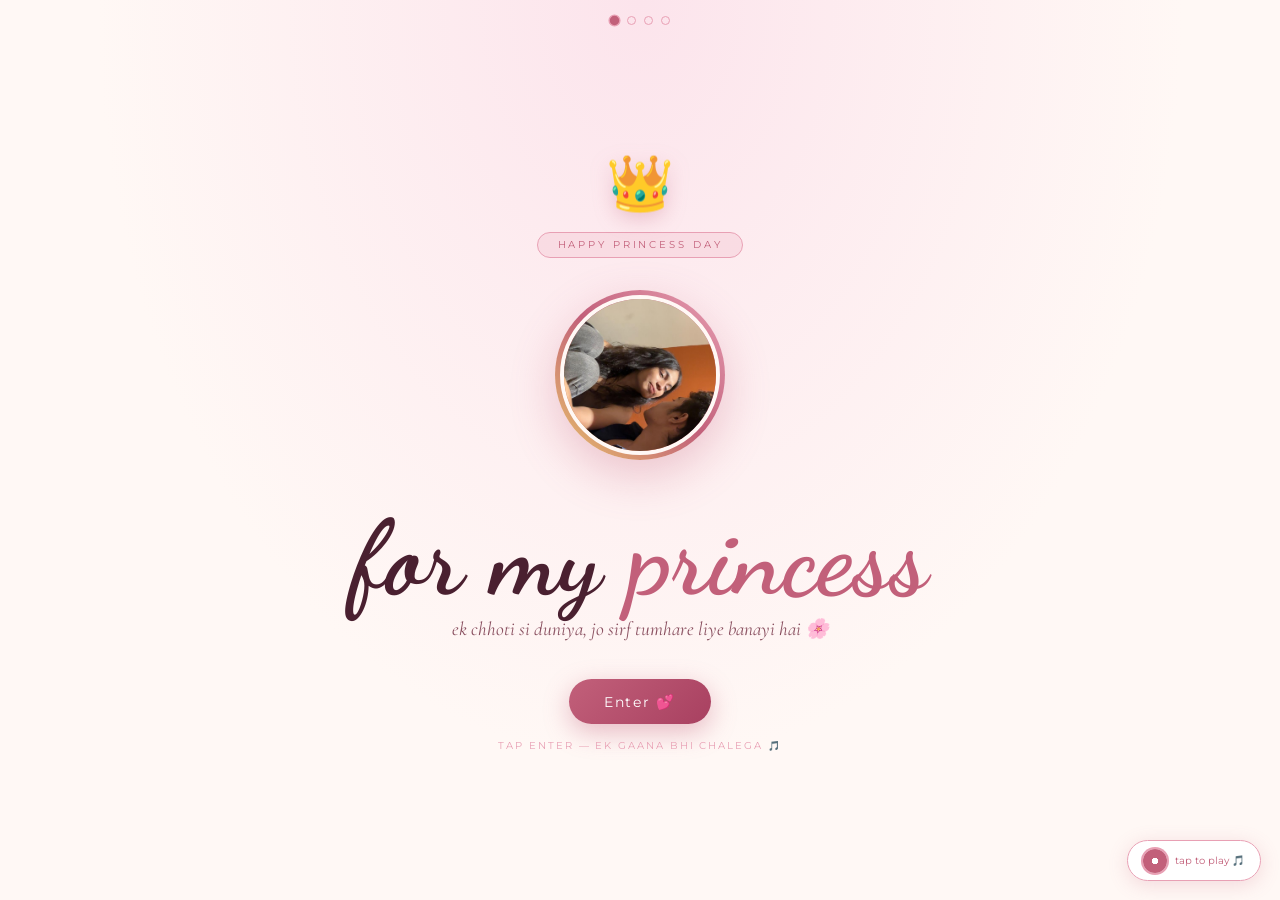
==== commit 693e4f0a: "Update cover subtitle, story & gallery captions (tum form), gift hint, rename page 3 to My Princess " ====
--- a/index.html
+++ b/index.html
@@ -28,7 +28,7 @@
     </div>
 
     <h1>for my <em>princess</em></h1>
-    <p class="sub">ek chhoti si duniya, sirf tere liye banayi hai 🌸</p>
+    <p class="sub">ek chhoti si duniya, jo sirf tumhare liye banayi hai 🌸</p>
 
     <div style="margin-top:2.4rem;display:flex;gap:1rem;flex-wrap:wrap;justify-content:center;">
       <a class="btn" href="story.html" onclick="event.preventDefault();startMusicAndGo('story.html')">Enter 💕</a>
--- a/style.css
+++ b/style.css
@@ -117,8 +117,9 @@
 .pb-strip .pb-ph{aspect-ratio:1/3;background:var(--blush);border-radius:2px;display:flex;flex-direction:column;align-items:center;justify-content:center;font-size:2.4rem;color:var(--deeprose);}
 .pb-strip .pb-ph span{font-size:.58rem;letter-spacing:.1em;margin-top:.5rem;line-height:1.5;}
 .pb-strip .pb-cap{position:absolute;bottom:12px;left:0;right:0;text-align:center;font-family:'Dancing Script',cursive;font-size:1rem;color:var(--soft);}
-.gift-reveal .mtext{font-family:'Cormorant Garamond',serif;font-style:italic;font-size:1.15rem;line-height:2;color:var(--text);white-space:pre-wrap;}
-.gift-reveal .msig{margin-top:1.6rem;font-family:'Dancing Script',cursive;font-size:1.4rem;color:var(--deeprose);}
+.gift-reveal .anni-title{font-family:'Dancing Script',cursive;font-size:clamp(1.8rem,6vw,2.6rem);color:var(--deeprose);margin-bottom:1.2rem;line-height:1.2;}
+.gift-reveal .mtext{font-family:'Cormorant Garamond',serif;font-size:1.08rem;line-height:1.85;color:var(--text);white-space:pre-wrap;text-align:left;}
+.gift-reveal .msig{margin-top:1.6rem;font-family:'Dancing Script',cursive;font-size:1.5rem;color:var(--deeprose);text-align:right;}
 
 /* ===== music bar ===== */
 #mbar{position:fixed;bottom:1.2rem;right:1.2rem;z-index:120;display:flex;align-items:center;gap:.55rem;
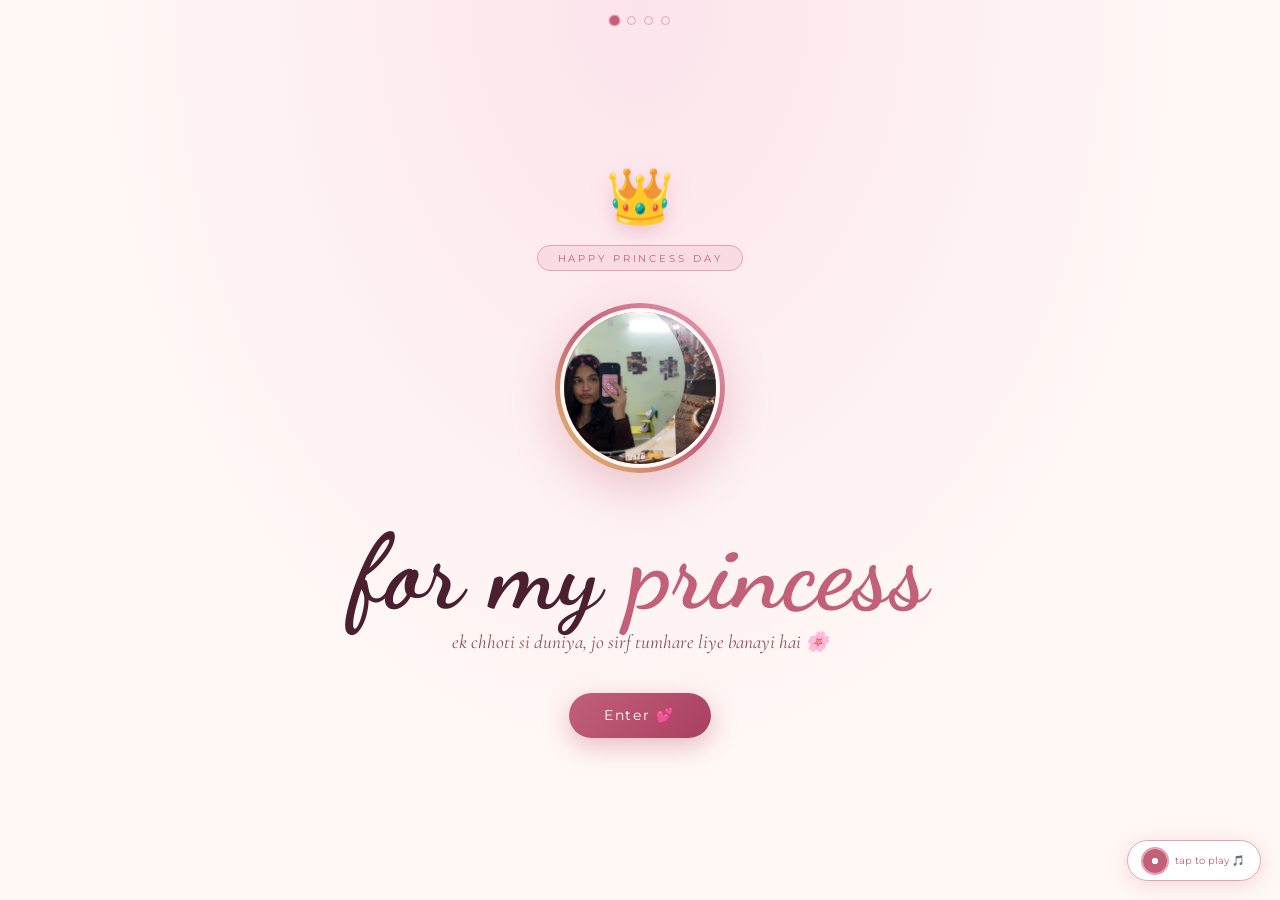
==== commit 5a3ae536: "Remove 'ek gaana bhi chalega' hint under Enter button" ====
--- a/index.html
+++ b/index.html
@@ -33,7 +33,6 @@
     <div style="margin-top:2.4rem;display:flex;gap:1rem;flex-wrap:wrap;justify-content:center;">
       <a class="btn" href="story.html" onclick="event.preventDefault();startMusicAndGo('story.html')">Enter 💕</a>
     </div>
-    <p style="margin-top:1rem;font-size:.6rem;letter-spacing:.2em;color:var(--rose);text-transform:uppercase;">tap enter — ek gaana bhi chalega 🎵</p>
   </section>
 </div>
 
